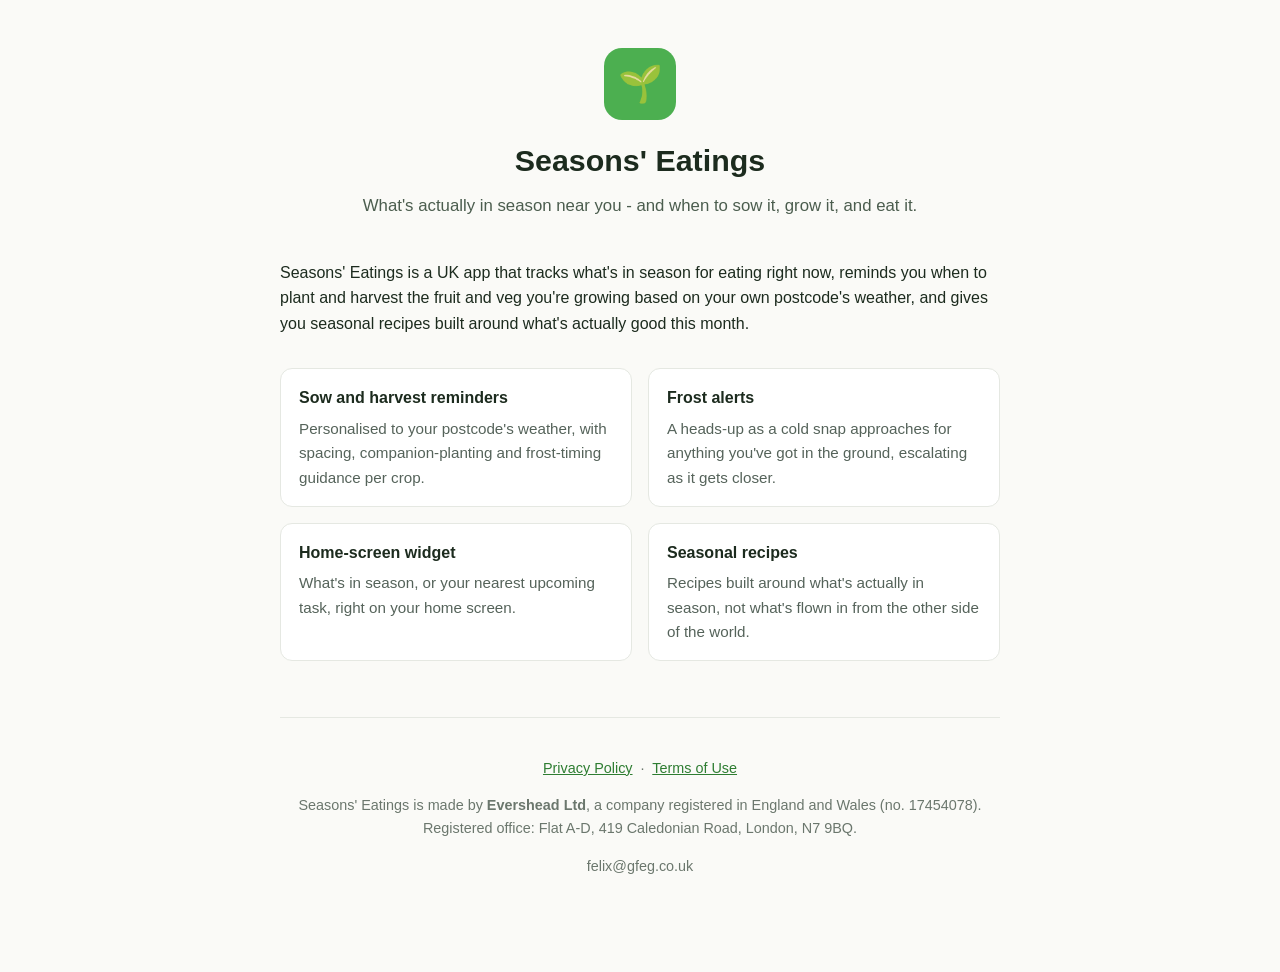
==== index.html @ 0b0f288f "Add files via upload" ====
<!doctype html>
<html lang="en">
<head>
<meta charset="utf-8">
<meta name="viewport" content="width=device-width, initial-scale=1">
<title>Seasons' Eatings - what's in season in the UK</title>
<meta name="description" content="Seasons' Eatings is a UK app for tracking what fruit and veg is in season, when to sow and harvest, and seasonal recipes - personalised to your postcode's weather. Made by Evershead Ltd.">
<style>
  :root { color-scheme: light; }
  body {
    margin: 0; padding: 0; background: #fafaf7; color: #1c2b1e;
    font-family: -apple-system, BlinkMacSystemFont, "Segoe UI", Roboto, sans-serif;
    line-height: 1.6;
  }
  .wrap { max-width: 720px; margin: 0 auto; padding: 48px 20px 80px; }
  header { text-align: center; margin-bottom: 40px; }
  .badge {
    display: inline-flex; align-items: center; justify-content: center;
    width: 72px; height: 72px; border-radius: 18px; background: #4CAF50;
    font-size: 36px; margin-bottom: 16px;
  }
  h1 { font-size: 1.9rem; margin: 0 0 8px; }
  .tagline { color: #4b5d4e; font-size: 1.05rem; margin: 0; }
  section { margin: 32px 0; }
  h2 { font-size: 1.2rem; color: #2e4b31; }
  .grid {
    display: grid; grid-template-columns: 1fr 1fr; gap: 16px; margin-top: 16px;
  }
  @media (max-width: 480px) { .grid { grid-template-columns: 1fr; } }
  .card {
    background: #fff; border: 1px solid #e5e8e2; border-radius: 12px;
    padding: 16px 18px;
  }
  .card h3 { margin: 0 0 6px; font-size: 1rem; }
  .card p { margin: 0; color: #55635a; font-size: 0.95rem; }
  footer {
    margin-top: 56px; padding-top: 24px; border-top: 1px solid #e5e8e2;
    font-size: 0.9rem; color: #6b776d; text-align: center;
  }
  footer a { color: #2e7d32; }
  a { color: #2e7d32; }
</style>
</head>
<body>
  <div class="wrap">
    <header>
      <div class="badge">🌱</div>
      <h1>Seasons' Eatings</h1>
      <p class="tagline">What's actually in season near you - and when to sow it, grow it, and eat it.</p>
    </header>

    <section>
      <p>
        Seasons' Eatings is a UK app that tracks what's in season for
        eating right now, reminds you when to plant and harvest the fruit
        and veg you're growing based on your own postcode's weather, and
        gives you seasonal recipes built around what's actually good this
        month.
      </p>
    </section>

    <section class="grid">
      <div class="card">
        <h3>Sow and harvest reminders</h3>
        <p>Personalised to your postcode's weather, with spacing, companion-planting and frost-timing guidance per crop.</p>
      </div>
      <div class="card">
        <h3>Frost alerts</h3>
        <p>A heads-up as a cold snap approaches for anything you've got in the ground, escalating as it gets closer.</p>
      </div>
      <div class="card">
        <h3>Home-screen widget</h3>
        <p>What's in season, or your nearest upcoming task, right on your home screen.</p>
      </div>
      <div class="card">
        <h3>Seasonal recipes</h3>
        <p>Recipes built around what's actually in season, not what's flown in from the other side of the world.</p>
      </div>
    </section>

    <footer>
      <p>
        <a href="privacy.html">Privacy Policy</a> &nbsp;·&nbsp;
        <a href="terms.html">Terms of Use</a>
      </p>
      <p>
        Seasons' Eatings is made by <strong>Evershead Ltd</strong>,
        a company registered in England and Wales (no. 17454078).<br>
        Registered office: Flat A-D, 419 Caledonian Road, London, N7 9BQ.
      </p>
      <p>felix@gfeg.co.uk</p>
    </footer>
  </div>
</body>
</html>
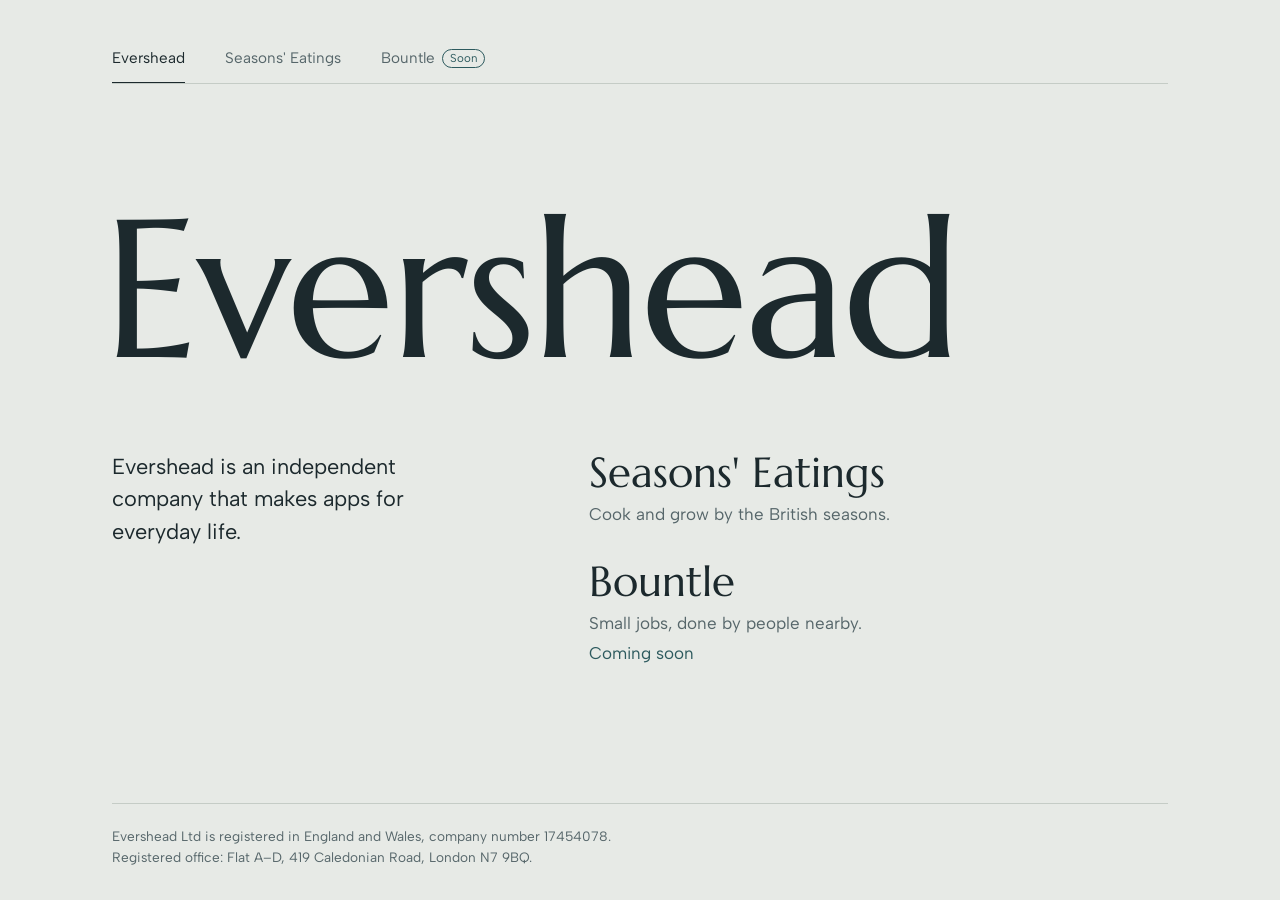
==== commit 70dccda2: "Evershead company site: Seasons' Eatings tab and Bountle coming soon The home page is now a plain Ev" ====
--- a/index.html
+++ b/index.html
@@ -1,95 +1,149 @@
 <!doctype html>
-<html lang="en">
+<html lang="en-GB">
 <head>
 <meta charset="utf-8">
 <meta name="viewport" content="width=device-width, initial-scale=1">
-<title>Seasons' Eatings - what's in season in the UK</title>
-<meta name="description" content="Seasons' Eatings is a UK app for tracking what fruit and veg is in season, when to sow and harvest, and seasonal recipes - personalised to your postcode's weather. Made by Evershead Ltd.">
-<style>
-  :root { color-scheme: light; }
-  body {
-    margin: 0; padding: 0; background: #fafaf7; color: #1c2b1e;
-    font-family: -apple-system, BlinkMacSystemFont, "Segoe UI", Roboto, sans-serif;
-    line-height: 1.6;
-  }
-  .wrap { max-width: 720px; margin: 0 auto; padding: 48px 20px 80px; }
-  header { text-align: center; margin-bottom: 40px; }
-  .badge {
-    display: inline-flex; align-items: center; justify-content: center;
-    width: 72px; height: 72px; border-radius: 18px; background: #4CAF50;
-    font-size: 36px; margin-bottom: 16px;
-  }
-  h1 { font-size: 1.9rem; margin: 0 0 8px; }
-  .tagline { color: #4b5d4e; font-size: 1.05rem; margin: 0; }
-  section { margin: 32px 0; }
-  h2 { font-size: 1.2rem; color: #2e4b31; }
-  .grid {
-    display: grid; grid-template-columns: 1fr 1fr; gap: 16px; margin-top: 16px;
-  }
-  @media (max-width: 480px) { .grid { grid-template-columns: 1fr; } }
-  .card {
-    background: #fff; border: 1px solid #e5e8e2; border-radius: 12px;
-    padding: 16px 18px;
-  }
-  .card h3 { margin: 0 0 6px; font-size: 1rem; }
-  .card p { margin: 0; color: #55635a; font-size: 0.95rem; }
-  footer {
-    margin-top: 56px; padding-top: 24px; border-top: 1px solid #e5e8e2;
-    font-size: 0.9rem; color: #6b776d; text-align: center;
-  }
-  footer a { color: #2e7d32; }
-  a { color: #2e7d32; }
-</style>
+<title>Evershead</title>
+<meta name="description" content="Evershead is an independent company that makes apps for everyday life.">
+<meta name="theme-color" content="#E7EAE6" media="(prefers-color-scheme: light)">
+<meta name="theme-color" content="#162023" media="(prefers-color-scheme: dark)">
+<link rel="icon" href="favicon.svg" type="image/svg+xml">
+<link rel="preconnect" href="https://fonts.googleapis.com">
+<link rel="preconnect" href="https://fonts.gstatic.com" crossorigin>
+<link href="https://fonts.googleapis.com/css2?family=Albert+Sans:wght@400;500&family=Marcellus&display=swap" rel="stylesheet">
+<link rel="stylesheet" href="site.css">
 </head>
 <body>
-  <div class="wrap">
-    <header>
-      <div class="badge">🌱</div>
-      <h1>Seasons' Eatings</h1>
-      <p class="tagline">What's actually in season near you - and when to sow it, grow it, and eat it.</p>
-    </header>
+<div class="page">
+  <header class="bar">
+    <nav class="tabs" aria-label="Evershead">
+      <a href="#home" data-tab="home" aria-current="page">Evershead</a>
+      <a href="#seasons-eatings" data-tab="seasons-eatings">Seasons' Eatings</a>
+      <a href="#bountle" data-tab="bountle">Bountle <span class="soon">Soon</span></a>
+    </nav>
+  </header>
 
-    <section>
-      <p>
-        Seasons' Eatings is a UK app that tracks what's in season for
-        eating right now, reminds you when to plant and harvest the fruit
-        and veg you're growing based on your own postcode's weather, and
-        gives you seasonal recipes built around what's actually good this
-        month.
-      </p>
-    </section>
-
-    <section class="grid">
-      <div class="card">
-        <h3>Sow and harvest reminders</h3>
-        <p>Personalised to your postcode's weather, with spacing, companion-planting and frost-timing guidance per crop.</p>
-      </div>
-      <div class="card">
-        <h3>Frost alerts</h3>
-        <p>A heads-up as a cold snap approaches for anything you've got in the ground, escalating as it gets closer.</p>
-      </div>
-      <div class="card">
-        <h3>Home-screen widget</h3>
-        <p>What's in season, or your nearest upcoming task, right on your home screen.</p>
-      </div>
-      <div class="card">
-        <h3>Seasonal recipes</h3>
-        <p>Recipes built around what's actually in season, not what's flown in from the other side of the world.</p>
+  <main>
+    <section class="panel" id="home" aria-label="Evershead">
+      <h1 class="wordmark">Evershead</h1>
+      <div class="home-grid">
+        <p class="intro">Evershead is an independent company that makes apps for everyday life.</p>
+        <ul class="products">
+          <li>
+            <a href="#seasons-eatings" data-tab="seasons-eatings">
+              <span class="product-name">Seasons' Eatings</span>
+              <span class="product-line">Cook and grow by the British seasons.</span>
+            </a>
+          </li>
+          <li>
+            <a href="#bountle" data-tab="bountle">
+              <span class="product-name">Bountle</span>
+              <span class="product-line">Small jobs, done by people nearby. <em class="status">Coming soon</em></span>
+            </a>
+          </li>
+        </ul>
       </div>
     </section>
 
-    <footer>
-      <p>
-        <a href="privacy.html">Privacy Policy</a> &nbsp;·&nbsp;
-        <a href="terms.html">Terms of Use</a>
-      </p>
-      <p>
-        Seasons' Eatings is made by <strong>Evershead Ltd</strong>,
-        a company registered in England and Wales (no. 17454078).<br>
-        Registered office: Flat A-D, 419 Caledonian Road, London, N7 9BQ.
-      </p>
-      <p>felix@gfeg.co.uk</p>
-    </footer>
-  </div>
+    <section class="panel" id="seasons-eatings" aria-labelledby="se-title">
+      <h2 class="title" id="se-title">Seasons' Eatings</h2>
+      <div class="split">
+        <div>
+          <p class="lede">Cook and grow by the British seasons.</p>
+          <p class="body">Seasons' Eatings shows what's at its best this week, times your sowing and harvests to the weather at your postcode, and suggests recipes for whatever's in season.</p>
+          <p class="legal"><a href="privacy.html">Privacy policy</a><a href="terms.html">Terms of use</a></p>
+        </div>
+        <figure class="in-season">
+          <figcaption id="season-month">In season this November</figcaption>
+          <p id="season-list">Brussels sprouts, parsnips, celeriac, leeks, apples and forced chicory.</p>
+        </figure>
+      </div>
+    </section>
+
+    <section class="panel" id="bountle" aria-labelledby="bountle-title">
+      <h2 class="title" id="bountle-title">Bountle</h2>
+      <div class="split">
+        <div>
+          <p class="status-line">Coming soon</p>
+          <p class="lede">Small jobs, done by people nearby.</p>
+          <p class="body">Say what you need doing, where, by when and the most you'll pay, and Bountle finds someone close by to do it.</p>
+        </div>
+      </div>
+    </section>
+  </main>
+
+  <footer class="foot">
+    <p>Evershead Ltd is registered in England and Wales, company number 17454078.</p>
+    <p>Registered office: Flat A–D, 419 Caledonian Road, London N7 9BQ.</p>
+  </footer>
+</div>
+
+<script>
+(function () {
+  var root = document.documentElement;
+  root.classList.add('js');
+
+  // What's in season each month, picked from the Seasons' Eatings app's own harvest calendar.
+  var SEASON = [
+    'Leeks, parsnips, kale, celeriac, Jerusalem artichokes and forced chicory.',
+    'Purple sprouting broccoli, leeks, parsnips, swede, salsify and forced chicory.',
+    'Purple sprouting broccoli, sea kale, sorrel, kale, spring onions and the last sprouts.',
+    'Asparagus, rhubarb, spring cabbage, sea kale, radishes and sorrel.',
+    'Asparagus, peas, rhubarb, spinach, young turnips and chives.',
+    'Strawberries, broad beans, new potatoes, gooseberries, globe artichokes and garlic.',
+    'Cherries, tomatoes, runner beans, courgettes, blackcurrants and French beans.',
+    'Sweetcorn, plums, figs, tomatoes, aubergines and blueberries.',
+    'Squash, apples, pears, Florence fennel, sweetcorn and figs.',
+    'Pumpkins, celeriac, Jerusalem artichokes, pears, kale and chard.',
+    'Brussels sprouts, parsnips, celeriac, leeks, apples and forced chicory.',
+    'Brussels sprouts, parsnips, swede, winter cabbage, celeriac and leeks.'
+  ];
+  var MONTHS = ['January','February','March','April','May','June','July','August','September','October','November','December'];
+  var m = new Date().getMonth();
+  document.getElementById('season-month').textContent = 'In season this ' + MONTHS[m];
+  document.getElementById('season-list').textContent = SEASON[m];
+
+  var TITLES = { 'home': 'Evershead', 'seasons-eatings': "Seasons' Eatings – Evershead", 'bountle': 'Bountle – Evershead' };
+  var panels = document.querySelectorAll('.panel');
+  var tabs = document.querySelectorAll('.tabs a');
+
+  function idFromHash() {
+    var id = (location.hash || '').slice(1);
+    return TITLES[id] ? id : 'home';
+  }
+
+  function show(id, moveFocus) {
+    panels.forEach(function (p) { p.hidden = p.id !== id; });
+    tabs.forEach(function (t) {
+      if (t.dataset.tab === id) t.setAttribute('aria-current', 'page');
+      else t.removeAttribute('aria-current');
+    });
+    document.title = TITLES[id];
+    if (moveFocus) {
+      var h = document.querySelector('#' + id + ' h1, #' + id + ' h2');
+      if (h) { h.setAttribute('tabindex', '-1'); h.focus({ preventScroll: true }); }
+    }
+  }
+
+  document.addEventListener('click', function (e) {
+    var a = e.target.closest('a[data-tab]');
+    if (!a || e.metaKey || e.ctrlKey || e.shiftKey || e.altKey) return;
+    e.preventDefault();
+    root.classList.add('switched');
+    var id = a.dataset.tab;
+    if (id !== idFromHash()) history.pushState(null, '', id === 'home' ? location.pathname : '#' + id);
+    show(id, a.closest('.products') !== null);
+    window.scrollTo(0, 0);
+  });
+
+  // Panels share their ids with the hash, so stop the browser jumping past the tab bar.
+  function top() { if (location.hash) window.scrollTo(0, 0); }
+  window.addEventListener('popstate', function () { show(idFromHash(), false); top(); });
+  window.addEventListener('hashchange', function () { show(idFromHash(), false); top(); });
+  window.addEventListener('load', top);
+  show(idFromHash(), false);
+  top();
+})();
+</script>
 </body>
 </html>
--- a/site.css
+++ b/site.css
@@ -0,0 +1,202 @@
+:root {
+  --bg: #E7EAE6;      /* mist */
+  --ink: #1C292D;     /* slate ink */
+  --muted: #56666A;   /* weathered slate */
+  --line: #C5CCC6;    /* chalk line */
+  --accent: #2D5A5E;  /* sea */
+  --display: "Marcellus", "Optima", "Candara", serif;
+  --text: "Albert Sans", system-ui, -apple-system, "Segoe UI", sans-serif;
+  color-scheme: light dark;
+}
+
+@media (prefers-color-scheme: dark) {
+  :root {
+    --bg: #162023;
+    --ink: #E3E7E2;
+    --muted: #9AA8A9;
+    --line: #2E3B3E;
+    --accent: #8FC1BF;
+  }
+}
+
+*, *::before, *::after { box-sizing: border-box; }
+
+html { -webkit-text-size-adjust: 100%; }
+
+body {
+  margin: 0;
+  background: var(--bg);
+  color: var(--ink);
+  font-family: var(--text);
+  font-size: 1.0625rem;
+  line-height: 1.6;
+  -webkit-font-smoothing: antialiased;
+  text-rendering: optimizeLegibility;
+}
+
+a { color: var(--accent); text-underline-offset: 0.18em; text-decoration-thickness: 1px; }
+
+:focus-visible { outline: 2px solid var(--accent); outline-offset: 3px; border-radius: 2px; }
+[tabindex="-1"]:focus { outline: none; }
+
+.page {
+  max-width: 72rem;
+  min-height: 100vh;
+  min-height: 100svh;
+  margin: 0 auto;
+  padding: 0 clamp(16px, 4vw, 48px);
+  display: flex;
+  flex-direction: column;
+}
+
+main { flex: 1; }
+
+/* Tabs */
+.bar { padding-top: clamp(16px, 3vw, 32px); }
+
+.tabs {
+  display: flex;
+  gap: clamp(20px, 3.2vw, 40px);
+  border-bottom: 1px solid var(--line);
+  overflow-x: auto;
+  scrollbar-width: none;
+}
+.tabs::-webkit-scrollbar { display: none; }
+
+.tabs a {
+  display: inline-flex;
+  align-items: center;
+  gap: 7px;
+  padding: 14px 0 12px;
+  margin-bottom: -1px;
+  border-bottom: 2px solid transparent;
+  color: var(--muted);
+  font-size: 0.95rem;
+  text-decoration: none;
+  white-space: nowrap;
+}
+.tabs a:hover { color: var(--ink); }
+.tabs a[aria-current] { color: var(--ink); border-bottom-color: var(--ink); }
+
+.soon {
+  padding: 0 7px;
+  border: 1px solid currentColor;
+  border-radius: 999px;
+  color: var(--accent);
+  font-size: 0.72rem;
+  line-height: 1.5;
+}
+
+/* Home */
+.wordmark {
+  margin: clamp(56px, 13vh, 150px) 0 clamp(40px, 8vh, 96px) -0.045em;
+  font-family: var(--display);
+  font-weight: 400;
+  font-size: clamp(3.4rem, 15.5vw, 12.25rem);
+  line-height: 0.9;
+  letter-spacing: -0.012em;
+}
+
+.home-grid,
+.split {
+  display: grid;
+  gap: 44px;
+}
+
+.intro {
+  max-width: 24ch;
+  margin: 0;
+  font-size: clamp(1.15rem, 1.7vw, 1.4rem);
+  line-height: 1.5;
+}
+
+.products { list-style: none; margin: 0; padding: 0; }
+.products li + li { margin-top: 30px; }
+.products a { display: block; color: inherit; text-decoration: none; }
+
+.product-name {
+  display: block;
+  font-family: var(--display);
+  font-size: clamp(1.75rem, 3.3vw, 2.6rem);
+  line-height: 1.1;
+}
+.products a:hover .product-name { text-decoration: underline; text-decoration-thickness: 1px; text-underline-offset: 0.14em; }
+
+.product-line { display: block; margin-top: 6px; color: var(--muted); }
+
+.status { color: var(--accent); font-style: normal; white-space: nowrap; }
+.product-line .status { display: block; margin-top: 2px; }
+
+/* Product panels */
+.title {
+  margin: clamp(56px, 13vh, 150px) 0 clamp(32px, 6vh, 72px) -0.04em;
+  font-family: var(--display);
+  font-weight: 400;
+  font-size: clamp(3rem, 9.5vw, 7.75rem);
+  line-height: 0.95;
+  letter-spacing: -0.01em;
+}
+
+.lede { margin: 0 0 14px; font-size: clamp(1.25rem, 1.9vw, 1.55rem); line-height: 1.4; }
+.body { max-width: 42ch; margin: 0 0 28px; color: var(--muted); }
+
+.legal { display: flex; flex-wrap: wrap; gap: 8px 26px; margin: 0; }
+
+.status-line { margin: 0 0 14px; color: var(--accent); font-weight: 500; }
+
+.in-season { margin: 0; }
+.in-season figcaption { margin-bottom: 12px; color: var(--muted); font-size: 0.95rem; }
+#season-list {
+  max-width: 24ch;
+  margin: 0;
+  font-family: var(--display);
+  font-size: clamp(1.6rem, 3.1vw, 2.45rem);
+  line-height: 1.25;
+  text-wrap: balance;
+}
+
+@media (min-width: 760px) {
+  .home-grid,
+  .split { grid-template-columns: 5fr 7fr; gap: 64px; }
+}
+
+/* Footer */
+.foot {
+  margin-top: clamp(80px, 14vh, 160px);
+  padding: 22px 0 32px;
+  border-top: 1px solid var(--line);
+  color: var(--muted);
+  font-size: 0.85rem;
+  line-height: 1.55;
+}
+.foot p { margin: 0; }
+
+/* Legal documents */
+.doc { max-width: 40rem; padding-bottom: 8px; }
+.doc .back { display: inline-block; margin-top: clamp(32px, 6vh, 64px); font-size: 0.95rem; }
+.doc h1 {
+  margin: 20px 0 6px -0.03em;
+  font-family: var(--display);
+  font-weight: 400;
+  font-size: clamp(2.3rem, 6vw, 3.6rem);
+  line-height: 1.05;
+}
+.doc .updated { margin: 0 0 32px; color: var(--muted); font-size: 0.9rem; }
+.doc h2 { margin: 40px 0 8px; font-family: var(--display); font-weight: 400; font-size: 1.45rem; line-height: 1.2; }
+.doc p, .doc li { line-height: 1.7; }
+.doc ul { padding-left: 20px; }
+.doc li { margin-bottom: 6px; }
+
+/* The one entrance: the wordmark settles in on first load. */
+@media (prefers-reduced-motion: no-preference) {
+  .js .wordmark { animation: settle 1100ms cubic-bezier(.2, .7, .1, 1) both; }
+  .switched .panel:not([hidden]) { animation: fade 220ms ease-out both; }
+}
+@keyframes settle {
+  from { opacity: 0; letter-spacing: 0.06em; }
+  to { opacity: 1; letter-spacing: -0.012em; }
+}
+@keyframes fade {
+  from { opacity: 0; }
+  to { opacity: 1; }
+}
